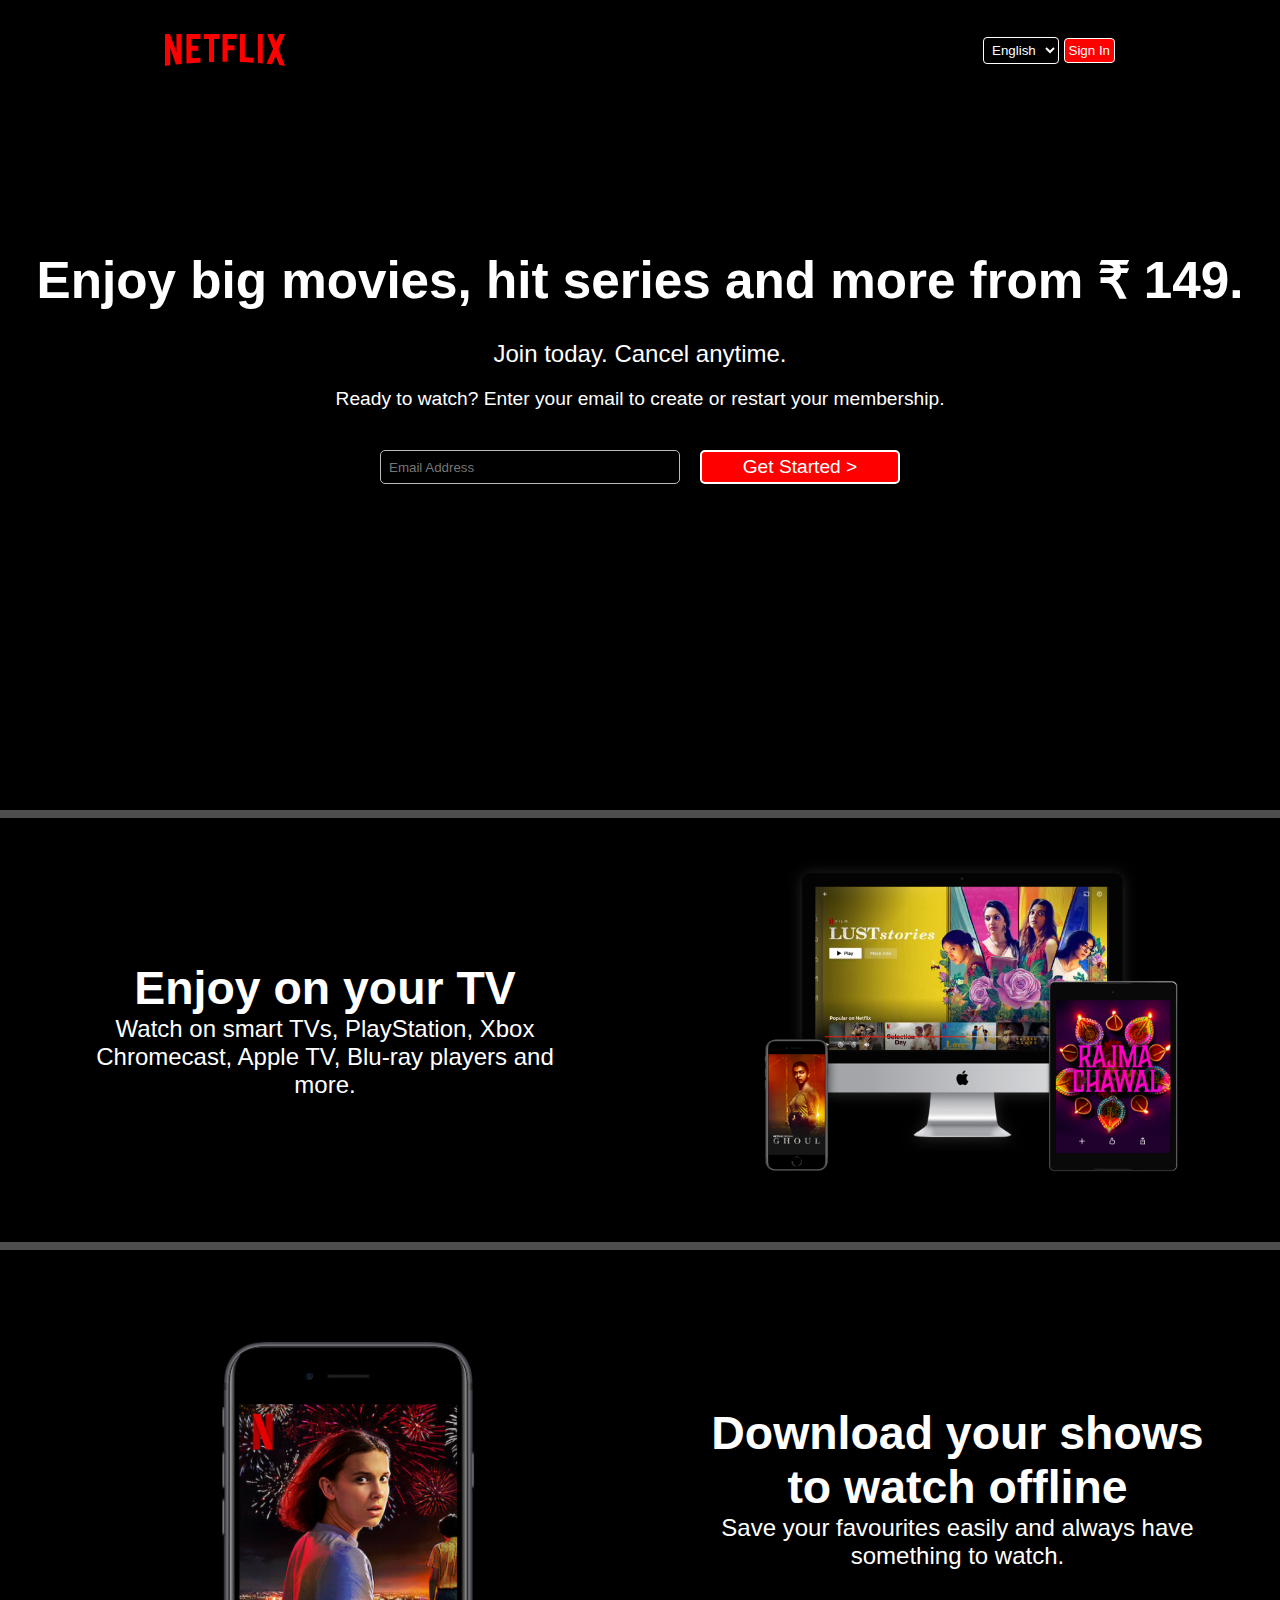
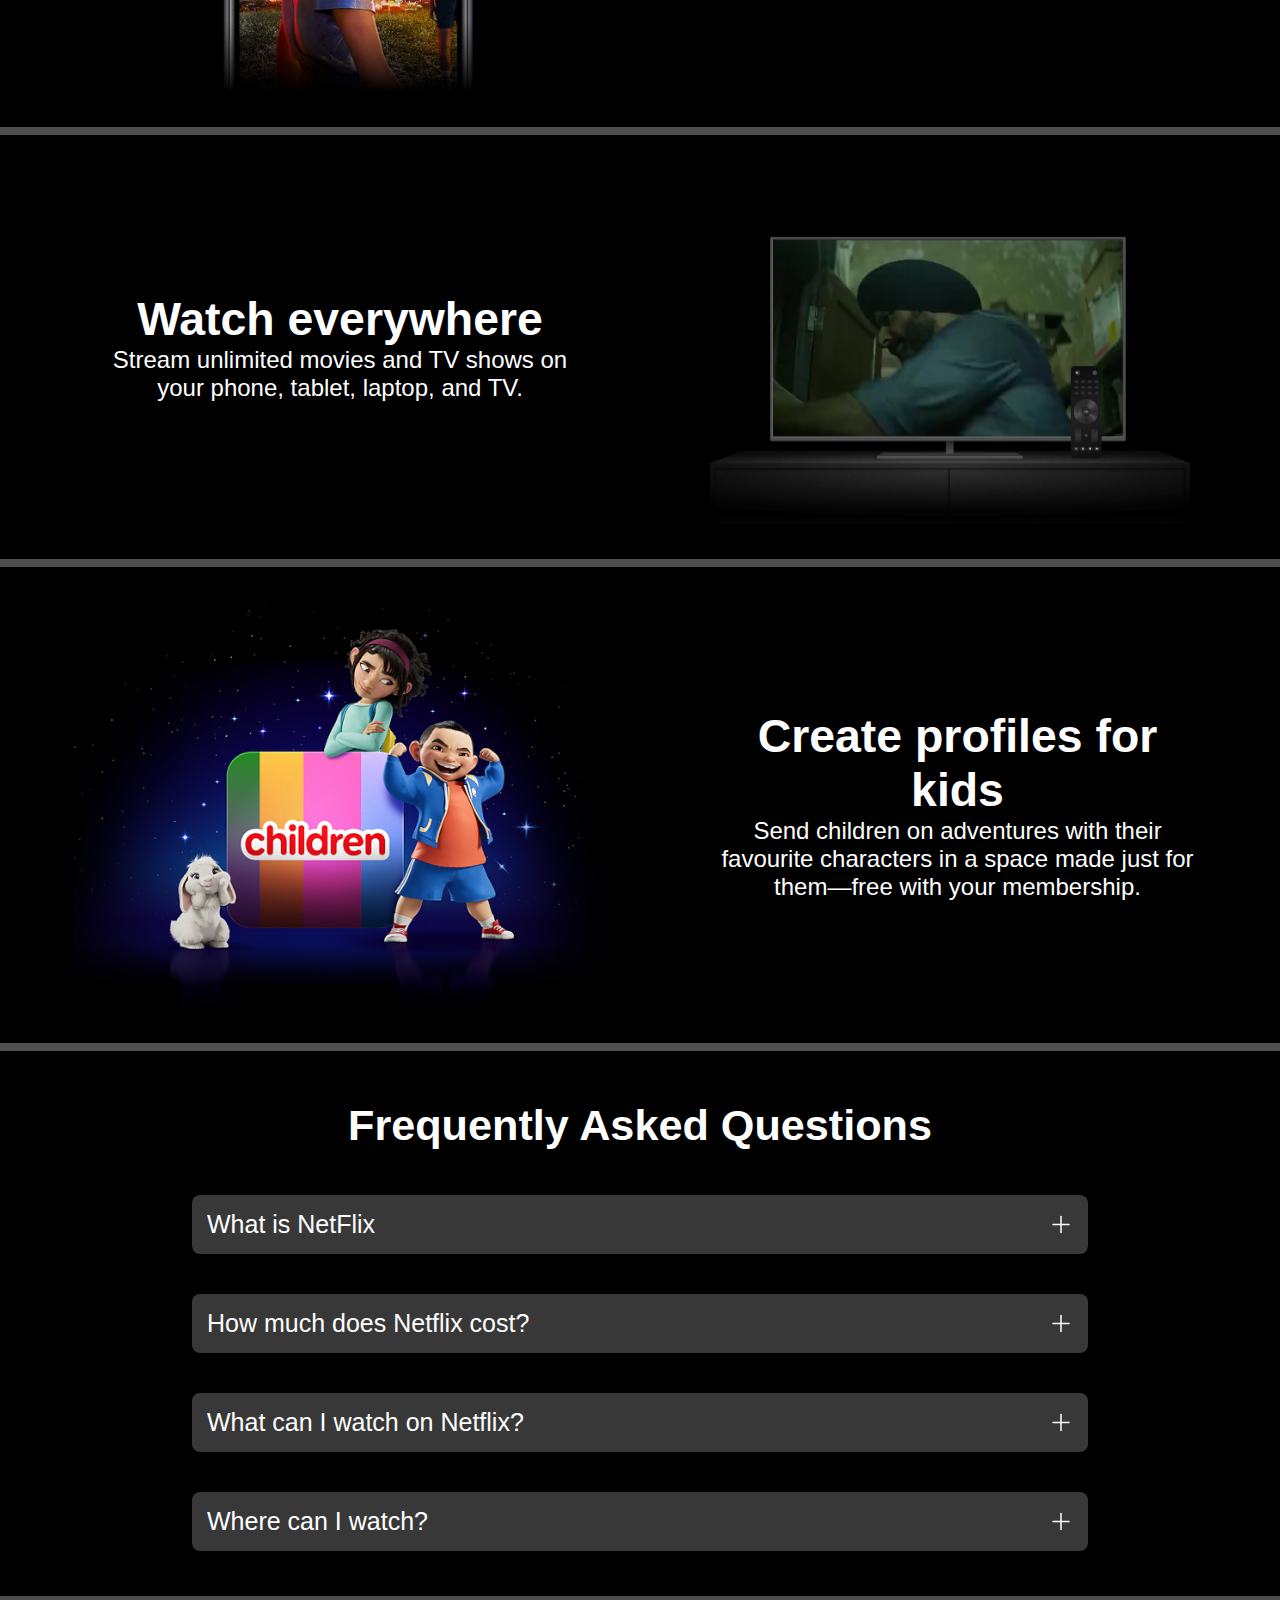
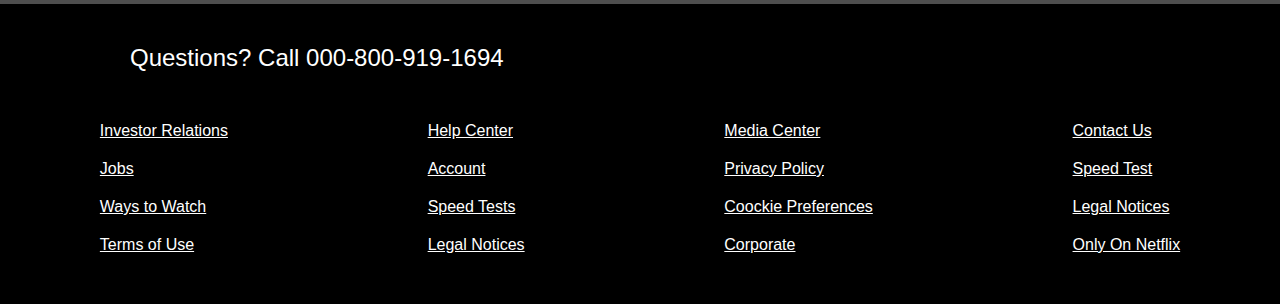
==== Netflex Clone/index.html @ a43c0b10 "netflex clone" ====
<!DOCTYPE html>
<html lang="en">
  <head>
    <meta charset="UTF-8" />
    <meta name="viewport" content="width=device-width, initial-scale=1.0" />
    <link rel="shortcut icon" href="assets/logo.svg" type="image/x-icon" />
    <link rel="stylesheet" href="style.css" />
    <title>Netflix India–Watch TV Online, Watch Movies Online</title>
  </head>
  <body>
    <div class="container">
      <section class="main">
        <nav>
          <img src="assets/logo.svg" alt="logo" />
          <div>
            <select id="selectBtn">
              <option value="English" selected>English</option>
              <option value="Hindi">Hindi</option>
              <option value="Japneis">Japneis</option>
              <option value="Rusian">Rusian</option>
            </select>
            <button class="signIn">Sign In</button>
          </div>
        </nav>

        <h1>Enjoy big movies, hit series and more from ₹ 149.</h1>
        <span>Join today. Cancel anytime.</span>
        <span class="span"
          >Ready to watch? Enter your email to create or restart your
          membership.</span
        >
        <div class="input-email">
          <input type="text" class="email" placeholder="Email Address" />
          <button>Get Started &gt;</button>
        </div>
        <div class="main-back"></div>
      </section>
      <div class="hrline"></div>
      <!-- First  -->
      <section class="first">
        <aside class="content">
          <span class="main-span">Enjoy on your TV</span>
          <span
            >Watch on smart TVs, PlayStation, Xbox Chromecast, Apple TV, Blu-ray
            players and more.</span
          >
        </aside>
        <aside class="img">
          <img src="assets/device-pile-in.png" alt="" />
          <video src="assets/video-tv-in-0819.mp4" autoplay loop muted></video>
        </aside>
      </section>
      <div class="hrline"></div>
      <!-- Second -->
      <section class="second">
        <aside class="content">
          <span class="main-span">Download your shows to watch offline</span>
          <span
            >Save your favourites easily and always have something to
            watch.</span
          >
        </aside>
        <aside>
          <img src="assets/image2.jpg" alt="" />
        </aside>
      </section>
      <div class="hrline"></div>
      <!-- Third -->
      <section class="third">
        <aside class="content">
          <span class="main-span">Watch everywhere</span>
          <span
            >Stream unlimited movies and TV shows on your phone, tablet, laptop,
            and TV.</span
          >
        </aside>
        <aside class="img">
          <img src="assets/tv.png" alt="" />
          <video src="assets/video-devices-in.mp4" autoplay muted loop></video>
        </aside>
      </section>
      <div class="hrline"></div>
      <!-- Fourth -->
      <section class="fourth">
        <aside class="content">
          <span class="main-span">Create profiles for kids</span>
          <span
            >Send children on adventures with their favourite characters in a
            space made just for them—free with your membership.</span
          >
        </aside>
        <aside class="img">
          <img src="assets/children.png" alt="" />
        </aside>
      </section>
      <div class="hrline"></div>
      <section class="faq">
        <h2>Frequently Asked Questions</h2>
        <div class="faqBox">
          <span>What is NetFlix</span>
          <img src="assets/plus.svg" alt="" />
        </div>
        <div class="faqBox">
          <span>How much does Netflix cost?</span>
          <img src="assets/plus.svg" alt="" />
        </div>
        <div class="faqBox">
          <span>What can I watch on Netflix?</span>
          <img src="assets/plus.svg" alt="" />
        </div>
        <div class="faqBox">
          <span>Where can I watch?</span>
          <img src="assets/plus.svg" alt="" />
        </div>
      </section>
      <div class="hrline"></div>
      <footer>
        <span>Questions? Call 000-800-919-1694</span>
        <div class="footerItem">
          <ul class="footerul">
            <li>Investor Relations</li>
            <li>Jobs</li>
            <li>Ways to Watch</li>
            <li>Terms of Use</li>
          </ul>
          <ul class="footerul">
            <li>Help Center</li>
            <li>Account</li>
            <li>Speed Tests</li>
            <li>Legal Notices</li>
          </ul>
          <ul class="footerul">
            <li>Media Center</li>
            <li>Privacy Policy</li>
            <li>Coockie Preferences</li>
            <li>Corporate</li>
          </ul>
          <ul class="footerul">
            <li>Contact Us</li>
            <li>Speed Test</li>
            <li>Legal Notices</li>
            <li>Only On Netflix</li>
          </ul>
        </div>
      </footer>
    </div>
  </body>
</html>
---- Netflex Clone/style.css ----
* {
  margin: 0;
  padding: 0;
  box-sizing: border-box;
  font-family: Arial, Helvetica, sans-serif;
}

body {
  color: white;
  background-color: rgb(0, 0, 0);
}

.container {
  display: flex;
  flex-direction: column;
}

.main {
  background: url(assets/bg.jpg);
  background-size: cover;
  background-repeat: no-repeat;
  background-position: center;
  height: 90vh;
  display: flex;
  flex-direction: column;
  text-align: center;
  position: relative;
}

.main-back {
  height: 90vh;
  width: 100%;
  position: absolute;
  opacity: 0.7;
  top: 0;
  background-color: black;
}

nav {
  max-width: 950px;
  width: 950px;
  height: 100px;
  margin: 0 auto;
  display: flex;
  justify-content: space-between;
  align-items: center;
  z-index: 10;
}

nav img {
  width: 120px;
}

nav #selectBtn {
  border: 1px solid white;
  background: transparent;
  outline: none;
  padding: 4px;
  border-radius: 4px;
  color: white;
  z-index: 10;
  cursor: pointer;
}

nav #selectBtn:optional {
  background: black;
  color: rgb(255, 255, 255);
  cursor: pointer;
}

nav .signIn {
  background-color: red;
  color: white;
  padding: 4px;
  border-radius: 4px;
  outline: none;
  border: 1px solid white;
  z-index: 10;
  cursor: pointer;
}

.main h1 {
  font-size: 3.2rem;
  margin: 150px 0 20px 0;
  z-index: 10;
}

.main span {
  font-size: 1.5rem;
  margin: 10px;
  z-index: 10;
}

.main .span {
  font-size: 1.2rem;
  z-index: 10;
}

.main .input-email {
  display: flex;
  gap: 20px;
  justify-content: center;
  margin: 30px;
  z-index: 10;
}

.main .input-email input {
  padding: 8px;
  width: 300px;
  border-radius: 5px;
  background: rgba(0, 0, 0, 0.255);
  color: white;
  outline: none;
  border: 1px solid rgb(187, 187, 187);
}

.main .input-email input:focus {
  border: 2px solid rgb(255, 255, 255);
}

.main .input-email button {
  padding: 4px;
  background-color: red;
  color: white;
  border-radius: 5px;
  font-size: 1.2rem;
  width: 200px;
  border: 2px solid white;
  cursor: pointer;
}

.hrline {
  height: 8px;
  background-color: rgb(78, 78, 78);
  width: 100%;
}

.first {
  display: flex;
  justify-content: space-around;
  width: 100%;
  align-items: center;
  padding: 30px 0px;
}

.content {
  display: flex;
  flex-direction: column;
  text-align: center;
  width: 500px;
}

.content span {
  font-size: 2.9rem;
  font-weight: bold;
}

.content span:nth-child(2) {
  font-size: 1.5rem;
  font-weight: 500;
}

.first .img {
  position: relative;
}

.first .img img {
  width: 480px;
  z-index: 111;
  position: relative;
  cursor: pointer;
}

.first .img video {
  position: absolute;
  right: 98px;
  top: 33px;
  width: 300px;
  cursor: pointer;
}

.second,
.fourth {
  display: flex;
  flex-direction: row-reverse;
  justify-content: space-around;
  align-items: center;
  padding: 30px;
}

.second img {
  width: 550px;
  cursor: pointer;
}

.third {
  display: flex;
  flex-direction: column;
  justify-content: space-around;
  align-items: center;
  flex-direction: row;
  padding: 30px;
}

.third .img {
  position: relative;
}

.third .img img {
  position: relative;
  width: 480px;
  z-index: 1111;
  cursor: pointer;
}

.third .img video {
  position: absolute;
  top: 62px;
  right: 40px;
  width: 400px;
  cursor: pointer;
}

.fourth img {
  width: 550px;
  cursor: pointer;
}

.faq {
  display: flex;
  flex-direction: column;
  justify-content: center;
  align-items: center;
  margin: 25px;
}

.faq h2 {
  font-size: 2.7rem;
  padding: 25px;
}

.faq .faqBox {
  background-color: rgb(56, 56, 56);
  padding: 15px;
  width: 70vw;
  margin: 20px;
  display: flex;
  justify-content: space-between;
  font-size: 25px;
  border-radius: 8px;
}

.faq img {
  cursor: pointer;
}

footer {
  display: flex;
  flex-direction: column;
}

footer span {
  font-size: 1.5rem;
  padding-top: 40px;
  padding-left: 130px;
}

footer .footerItem {
  display: flex;
  justify-content: space-between;
}

.footerItem .footerul {
  list-style: none;
  margin: 30px auto;
}

.footerul li {
  text-decoration: underline;
  margin: 20px;
  cursor: pointer;
}

@media (max-width: 900px) {
  .main {
    height: 70vh;
  }

  .main-back {
    height: 70vh;
  }

  nav {
    max-width: 90vw;
    height: 60px;
  }

  nav img {
    width: 80px;
  }

  .main h1 {
    margin: 50px 0 20px 0;
    font-size: 2rem;
  }

  .main span {
    font-size: 1.3rem;
  }

  .main .span {
    font-size: 1.1rem;
  }

  .main .input-email {
    display: flex;
    flex-direction: column;
    align-items: center;
    margin: 5px;
  }

  .hrline {
    height: 5px;
  }

  .first {
    display: flex;
    flex-direction: column-reverse;
    gap: 30px;
    align-items: center;
    justify-content: center;
  }

  .first span {
    font-size: 2rem;
  }

  .first .img img {
    width: 350px;
  }

  .first .img video {
    width: 210px;
    right: 70px;
  }

  .content {
    width: 80vw;
  }

  .second {
    display: flex;
    flex-direction: column-reverse;
    gap: 30px;
  }

  .second span {
    font-size: 2rem;
  }

  .content span:nth-child(2){
    font-size: 1.3rem;
    font-weight: 300;
  }

  .second img {
    width: 350px;
  }

  .third {
    display: flex;
    flex-direction: column-reverse;
    gap: 30px;
  }

  .third span {
    font-size: 2rem;
  }

  .third .img img {
    width: 350px;
  }

  .third .img video {
    width: 300px;
    top: 40px;
  }

  .fourth {
    display: flex;
    flex-direction: column-reverse;
    gap: 30px;
  }

  .fourth span {
    font-size: 2rem;
  }

  .fourth img {
    width: 300px;
  }

  .faq {
    display: flex;
    justify-content: center;
    align-items: center;
  }

  .faq h2 {
    font-size: 1.5rem;
    text-align: center;
  }

  .faqBox {
    width: 90vw;
  }

  .faqBox span {
    font-size: 1rem;
  }

  footer {
    display: flex;
    justify-content: center;
    align-items: center; 
    text-align: center;
  }

  footer span {
    font-size: 1rem;
    margin: 1px auto;
    padding: 10px 0px;
  }

  .footerItem .footerul {
    text-align:left;
    margin: 0 auto;
  }

  footer .footerul li {
    font-size: 12px;
    margin: 2px;
  }
}
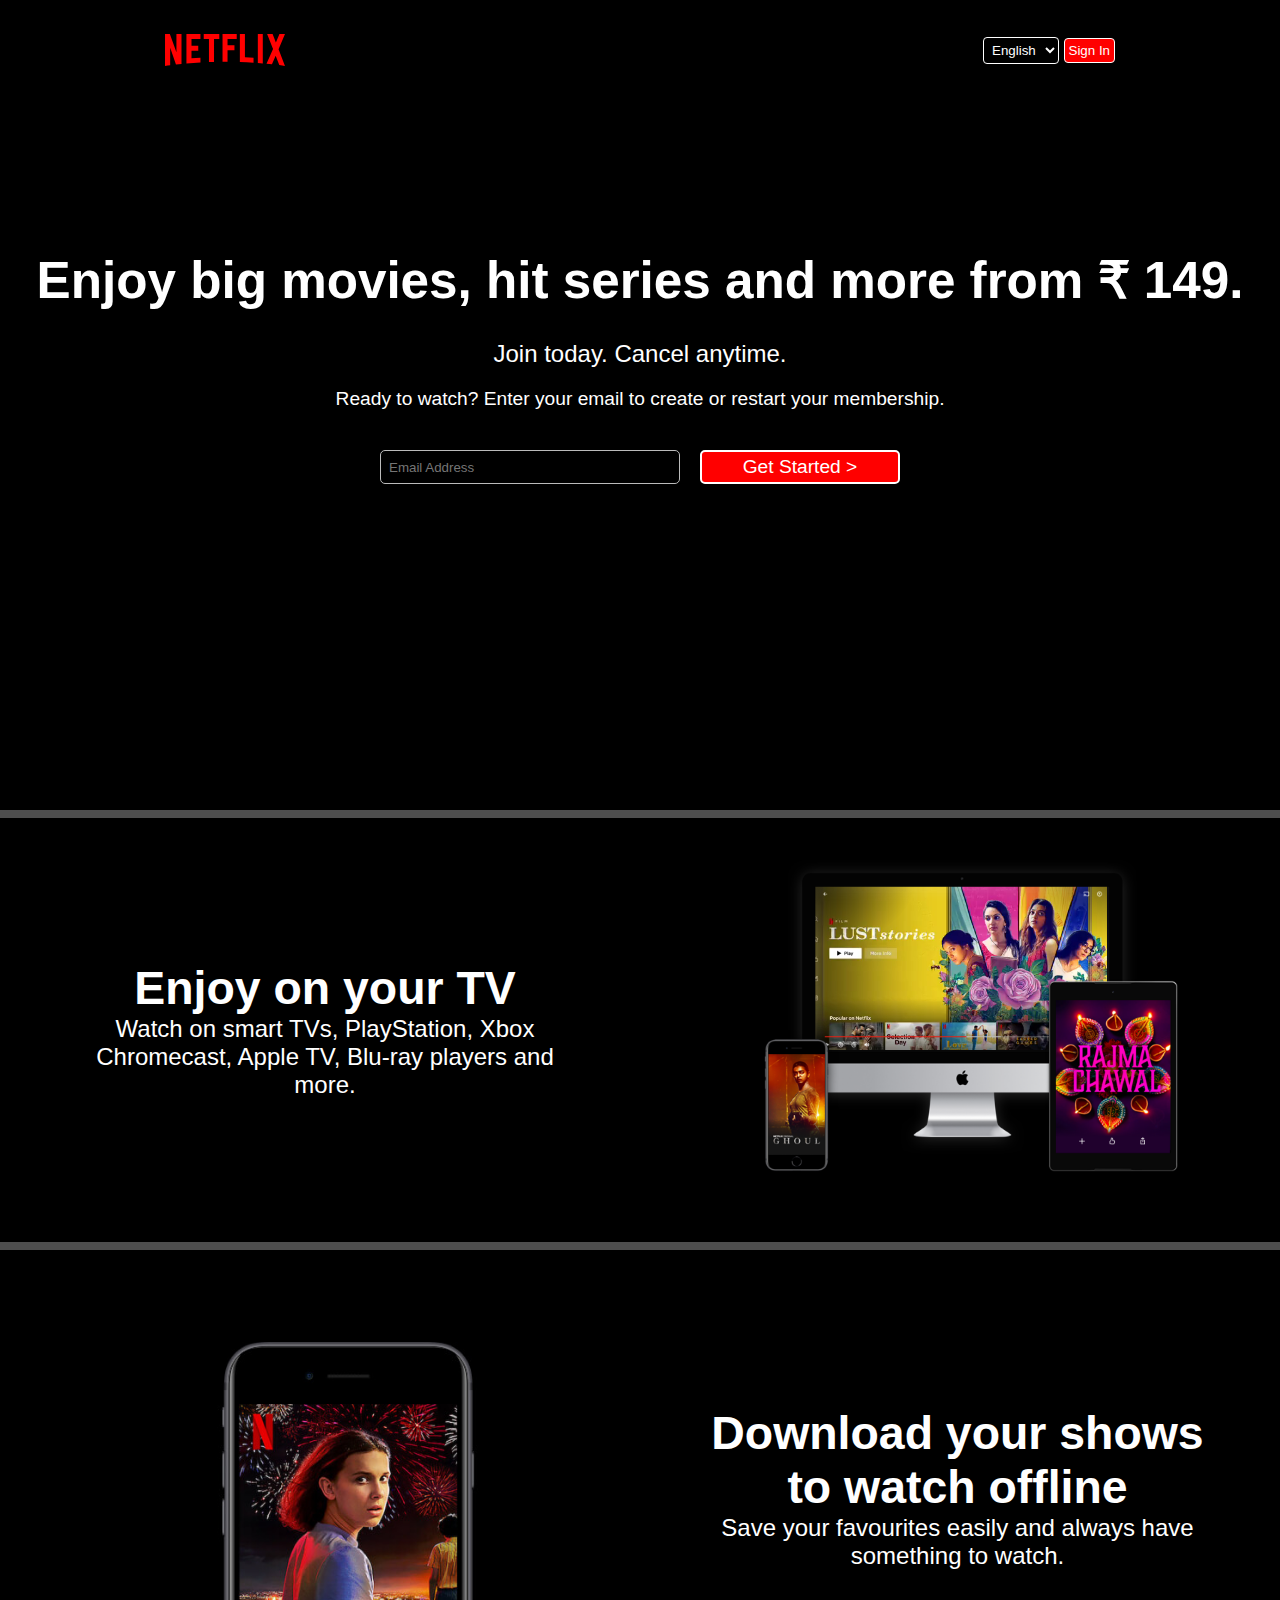
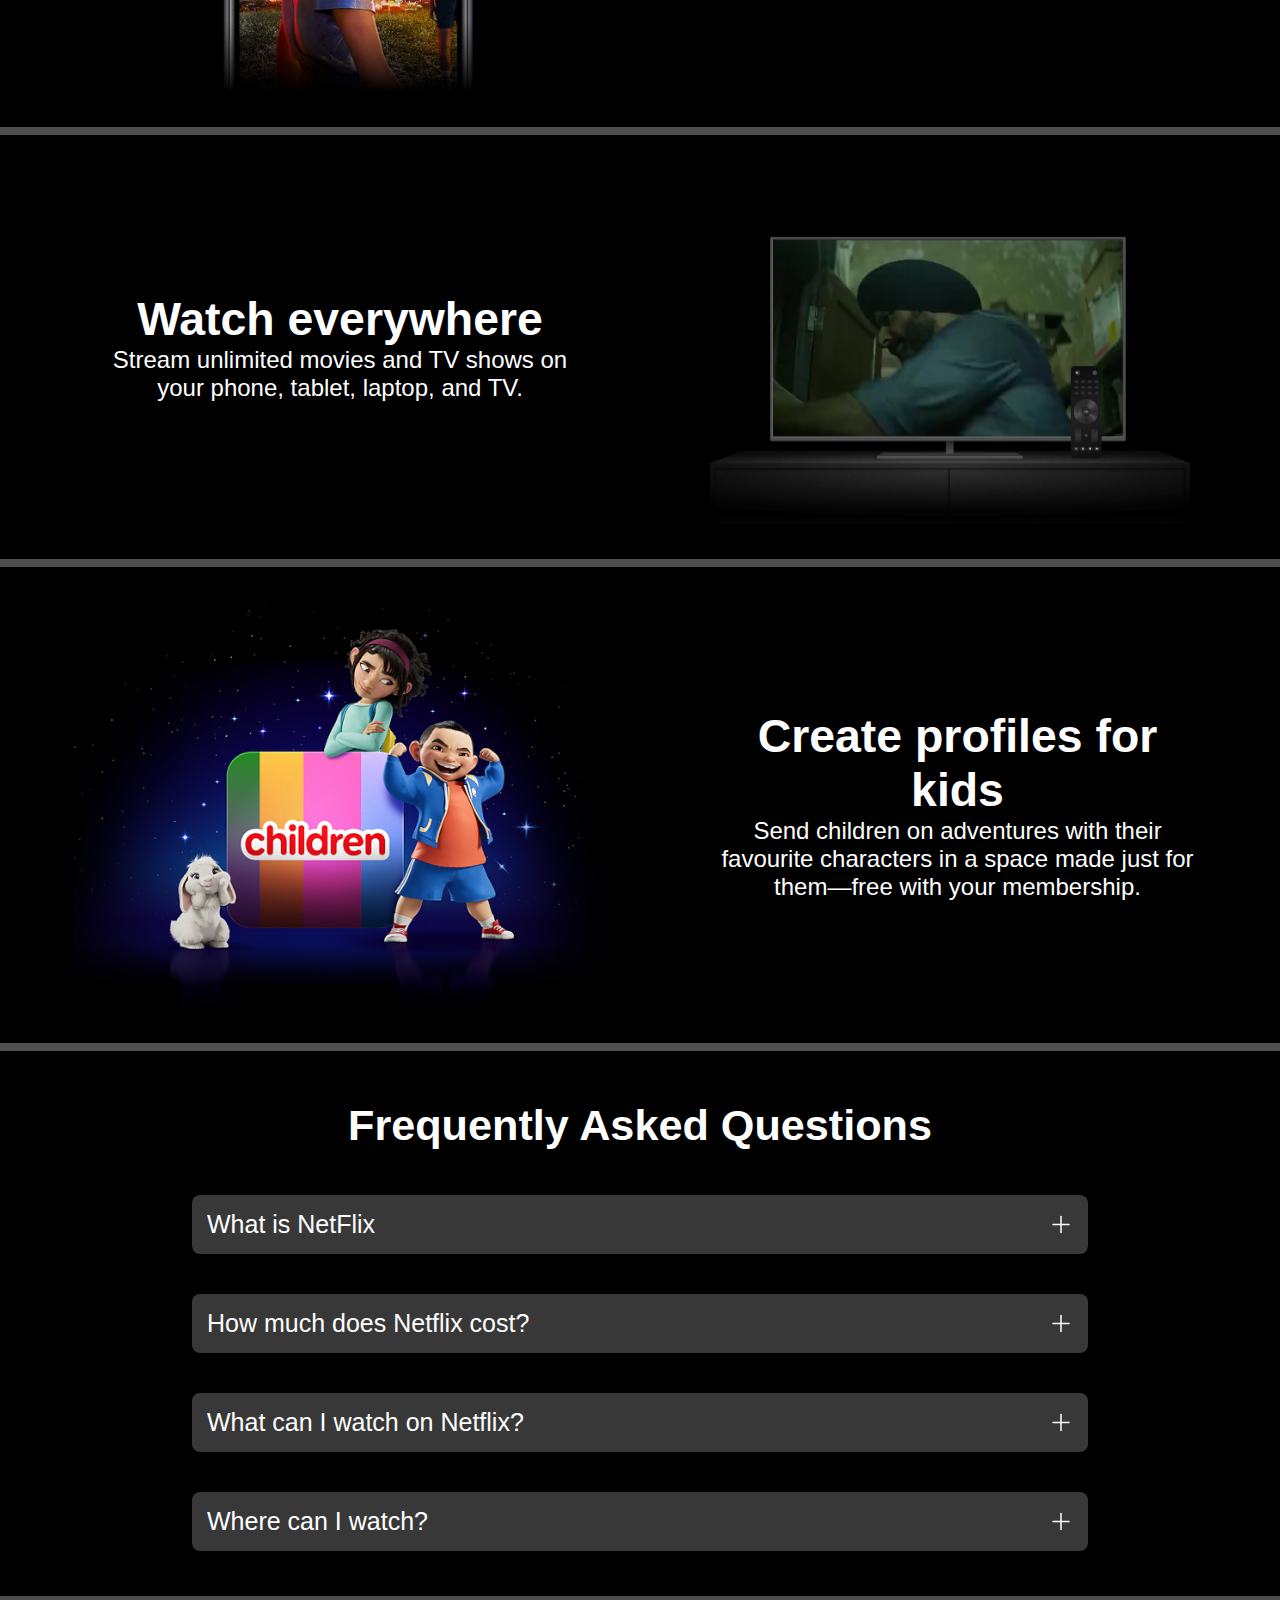
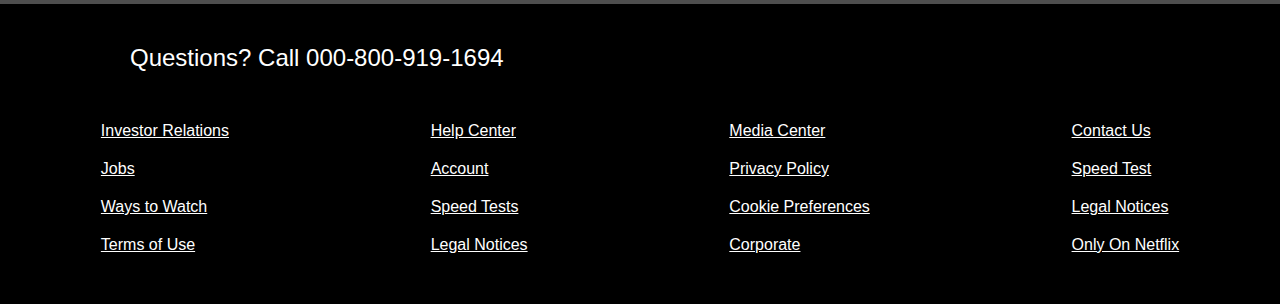
==== commit a07cbd46: "netflix clone" ====
--- a/Netflex Clone/index.html
+++ b/Netflex Clone/index.html
@@ -1,49 +1,61 @@
+<!-- Document Type Declaration -->
 <!DOCTYPE html>
 <html lang="en">
   <head>
+    <!-- Metadata and Page Settings -->
     <meta charset="UTF-8" />
     <meta name="viewport" content="width=device-width, initial-scale=1.0" />
+    
+    <!-- Favicon -->
     <link rel="shortcut icon" href="assets/logo.svg" type="image/x-icon" />
+    
+    <!-- External Stylesheet -->
     <link rel="stylesheet" href="style.css" />
+    
+    <!-- Page Title -->
     <title>Netflix India–Watch TV Online, Watch Movies Online</title>
   </head>
   <body>
     <div class="container">
+      <!-- Main Section -->
       <section class="main">
         <nav>
+          <!-- Logo -->
           <img src="assets/logo.svg" alt="logo" />
           <div>
+            <!-- Language Selection Dropdown -->
             <select id="selectBtn">
               <option value="English" selected>English</option>
               <option value="Hindi">Hindi</option>
               <option value="Japneis">Japneis</option>
               <option value="Rusian">Rusian</option>
             </select>
+            <!-- Sign In Button -->
             <button class="signIn">Sign In</button>
           </div>
         </nav>
 
+        <!-- Main Content -->
         <h1>Enjoy big movies, hit series and more from ₹ 149.</h1>
         <span>Join today. Cancel anytime.</span>
-        <span class="span"
-          >Ready to watch? Enter your email to create or restart your
-          membership.</span
-        >
+        <span class="span">Ready to watch? Enter your email to create or restart your membership.</span>
+        
+        <!-- Email Input Section -->
         <div class="input-email">
           <input type="text" class="email" placeholder="Email Address" />
           <button>Get Started &gt;</button>
         </div>
+        
+        <!-- Background Image -->
         <div class="main-back"></div>
       </section>
       <div class="hrline"></div>
-      <!-- First  -->
+      
+      <!-- First Feature Section -->
       <section class="first">
         <aside class="content">
           <span class="main-span">Enjoy on your TV</span>
-          <span
-            >Watch on smart TVs, PlayStation, Xbox Chromecast, Apple TV, Blu-ray
-            players and more.</span
-          >
+          <span>Watch on smart TVs, PlayStation, Xbox Chromecast, Apple TV, Blu-ray players and more.</span>
         </aside>
         <aside class="img">
           <img src="assets/device-pile-in.png" alt="" />
@@ -51,28 +63,24 @@
         </aside>
       </section>
       <div class="hrline"></div>
-      <!-- Second -->
+      
+      <!-- Second Feature Section -->
       <section class="second">
         <aside class="content">
           <span class="main-span">Download your shows to watch offline</span>
-          <span
-            >Save your favourites easily and always have something to
-            watch.</span
-          >
+          <span>Save your favourites easily and always have something to watch.</span>
         </aside>
         <aside>
           <img src="assets/image2.jpg" alt="" />
         </aside>
       </section>
       <div class="hrline"></div>
-      <!-- Third -->
+      
+      <!-- Third Feature Section -->
       <section class="third">
         <aside class="content">
           <span class="main-span">Watch everywhere</span>
-          <span
-            >Stream unlimited movies and TV shows on your phone, tablet, laptop,
-            and TV.</span
-          >
+          <span>Stream unlimited movies and TV shows on your phone, tablet, laptop, and TV.</span>
         </aside>
         <aside class="img">
           <img src="assets/tv.png" alt="" />
@@ -80,20 +88,20 @@
         </aside>
       </section>
       <div class="hrline"></div>
-      <!-- Fourth -->
+      
+      <!-- Fourth Feature Section -->
       <section class="fourth">
         <aside class="content">
           <span class="main-span">Create profiles for kids</span>
-          <span
-            >Send children on adventures with their favourite characters in a
-            space made just for them—free with your membership.</span
-          >
+          <span>Send children on adventures with their favourite characters in a space made just for them—free with your membership.</span>
         </aside>
         <aside class="img">
           <img src="assets/children.png" alt="" />
         </aside>
       </section>
       <div class="hrline"></div>
+      
+      <!-- FAQ Section -->
       <section class="faq">
         <h2>Frequently Asked Questions</h2>
         <div class="faqBox">
@@ -114,6 +122,8 @@
         </div>
       </section>
       <div class="hrline"></div>
+      
+      <!-- Footer Section -->
       <footer>
         <span>Questions? Call 000-800-919-1694</span>
         <div class="footerItem">
@@ -132,7 +142,7 @@
           <ul class="footerul">
             <li>Media Center</li>
             <li>Privacy Policy</li>
-            <li>Coockie Preferences</li>
+            <li>Cookie Preferences</li>
             <li>Corporate</li>
           </ul>
           <ul class="footerul">
